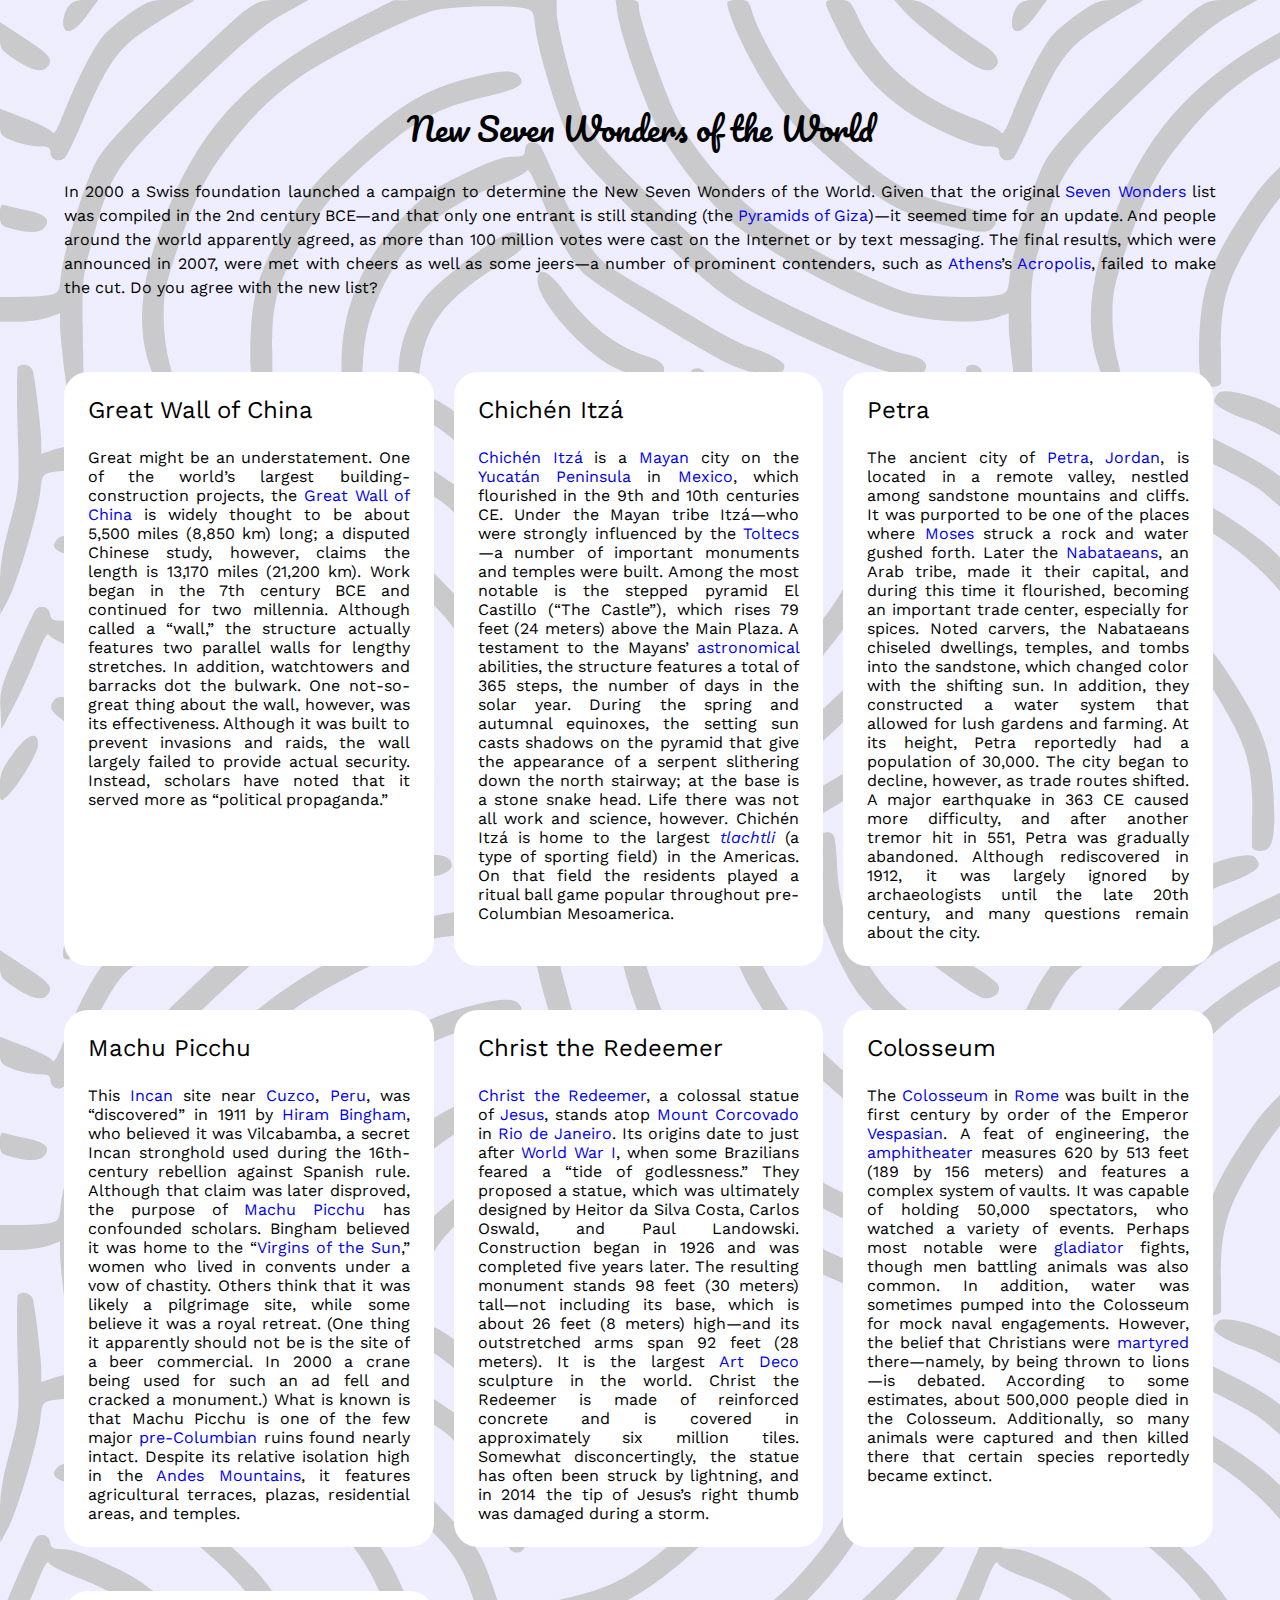
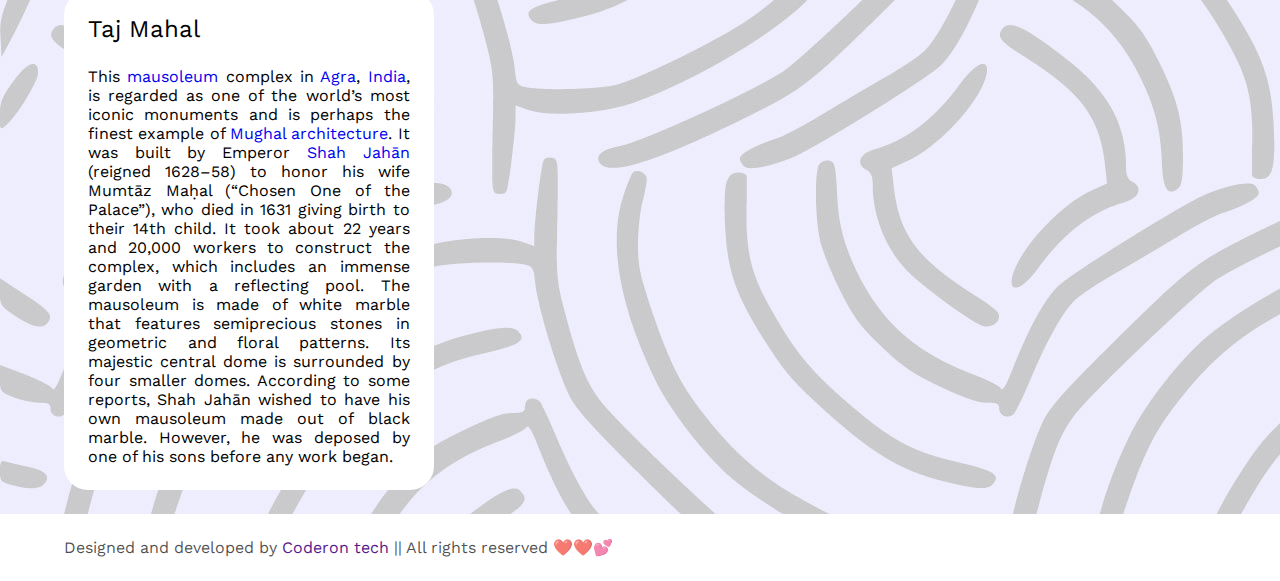
==== seven wonders.html @ 7a2f86e8 "Initial commit" ====
<!DOCTYPE html>
<html lang="en">

<head>
    <meta charset="UTF-8">
    <meta name="viewport" content="width=device-width, initial-scale=1.0">
    <link rel="stylesheet" href="style.css">
    <title>Seven Wonders</title>
</head>

<body>
    <div class="heading">
        <h1>New Seven Wonders of the World</h1>
        <p class="topic-paragraph">In 2000 a Swiss foundation launched a campaign to determine the New Seven Wonders of
            the
            World. Given that the original <a href="https://www.britannica.com/topic/Seven-Wonders-of-the-World"
                class="md-crosslink" data-show-preview="true">Seven Wonders</a> list was compiled in the 2nd century
            BCE—and
            that only one entrant is still standing (the <a href="https://www.britannica.com/topic/Pyramids-of-Giza"
                class="md-crosslink" data-show-preview="true">Pyramids of Giza</a>)—it seemed time for an update. And
            people
            around the world apparently agreed, as more than 100 million votes were cast on the Internet or by text
            messaging. The final results, which were announced in 2007, were met with cheers as well as some jeers—a
            number
            of prominent contenders, such as <a href="https://www.britannica.com/place/Athens" class="md-crosslink"
                data-show-preview="true">Athens</a>’s <a
                href="https://www.britannica.com/technology/acropolis-ancient-Greek-district" class="md-crosslink"
                data-show-preview="true">Acropolis</a>, failed to make the cut. Do you agree with the new list?</p>
    </div>
    <div class="container">

        <div class="content">
            <h2>Great Wall of China</h2>
            <img src="https://cdn.britannica.com/82/94382-050-20CF23DB/Great-Wall-of-China-Beijing.jpg" alt="">
            <p class="topic-paragraph">Great might be an understatement. One of the world’s largest
                building-construction
                projects, the <a href="https://www.britannica.com/topic/Great-Wall-of-China" class="md-crosslink"
                    data-show-preview="true">Great Wall of China</a> is widely thought to be about 5,500 miles (8,850
                km) long;
                a disputed Chinese study, however, claims the length is 13,170 miles (21,200 km). Work began in the 7th
                century
                BCE and continued for two millennia. Although called a “wall,” the structure actually features two
                parallel
                walls for lengthy stretches. In addition, watchtowers and barracks dot the bulwark. One not-so-great
                thing about
                the wall, however, was its effectiveness. Although it was built to prevent invasions and raids, the wall
                largely
                failed to provide actual security. Instead, scholars have noted that it served more as “political
                propaganda.”
            </p>
        </div>

        <div class="content">
            <h2>Chichén Itzá</h2>
            <img src="https://cdn.britannica.com/49/61349-050-9FFBEB28/El-Castillo-pyramid-plaza-Toltec-state-Yucatan.jpg"
                alt="">
            <p class="topic-paragraph"><a href="https://www.britannica.com/place/Chichen-Itza" class="md-crosslink"
                    data-show-preview="true">Chichén Itzá</a> is a <a
                    href="https://www.britannica.com/topic/Maya-people" class="md-crosslink"
                    data-show-preview="true">Mayan</a> city on the <a
                    href="https://www.britannica.com/place/Yucatan-Peninsula" class="md-crosslink"
                    data-show-preview="true">Yucatán Peninsula</a> in <a href="https://www.britannica.com/place/Mexico"
                    class="md-crosslink" data-show-preview="true">Mexico</a>, which flourished in the 9th and 10th
                centuries CE.
                Under the Mayan tribe Itzá—who were strongly influenced by the <a
                    href="https://www.britannica.com/topic/Toltec" class="md-crosslink"
                    data-show-preview="true">Toltecs</a>—a number of important monuments and temples were
                built. Among the most notable is the stepped pyramid El Castillo (“The Castle”), which rises 79 feet (24
                meters)
                above the Main Plaza. A testament to the Mayans’ <a href="https://www.britannica.com/science/astronomy"
                    class="md-crosslink" data-show-preview="true">astronomical</a> abilities, the structure features a
                total of
                365 steps, the number of days in the solar year. During the spring and autumnal equinoxes, the setting
                sun casts
                shadows on the pyramid that give the appearance of a serpent slithering down the north stairway; at the
                base is
                a stone snake head. Life there was not all work and science, however. Chichén Itzá is home to the
                largest <em><a href="https://www.britannica.com/sports/tlachtli" class="md-crosslink"
                        data-show-preview="true">tlachtli</a></em> (a type of sporting field) in the Americas. On that
                field the
                residents played a ritual ball game popular throughout pre-Columbian Mesoamerica.</p>
        </div>

        <div class="content">
            <h2>Petra</h2>
            <img src="https://cdn.britannica.com/25/153525-050-FC43840D/Khaznah-Petra-Jordan.jpg" alt="">
            <p class="topic-paragraph">The ancient city of <a
                    href="https://www.britannica.com/place/Petra-ancient-city-Jordan" class="md-crosslink"
                    data-show-preview="true">Petra</a>, <a href="https://www.britannica.com/place/Jordan"
                    class="md-crosslink" data-show-preview="true">Jordan</a>, is located in a remote valley, nestled
                among
                sandstone mountains and cliffs. It was purported to be one of the places where <a
                    href="https://www.britannica.com/biography/Moses-Hebrew-prophet" class="md-crosslink"
                    data-show-preview="true">Moses</a> struck a rock and water gushed forth. Later the <a
                    href="https://www.britannica.com/topic/Nabataean-people" class="md-crosslink"
                    data-show-preview="true">Nabataeans</a>, an Arab tribe, made it their capital, and during this time
                it
                flourished, becoming an important trade center, especially for spices. Noted carvers, the Nabataeans
                chiseled
                dwellings, temples, and tombs into the sandstone, which changed color with the shifting sun. In
                addition, they
                constructed a water system that allowed for lush gardens and farming. At its height, Petra reportedly
                had a
                population of 30,000. The city began to decline, however, as trade routes shifted. A major earthquake in
                363 CE
                caused more difficulty, and after another tremor hit in 551, Petra was gradually abandoned. Although
                rediscovered in 1912, it was largely ignored by archaeologists until the late 20th century, and many
                questions
                remain about the city. </p>
        </div>

        <div class="content">
            <h2>Machu Picchu</h2>
            <img src="https://cdn.britannica.com/30/94530-050-99493FEA/Machu-Picchu.jpg" alt="">
            <p class="topic-paragraph">This <a href="https://www.britannica.com/topic/Inca" class="md-crosslink"
                    data-show-preview="true">Incan</a> site near <a href="https://www.britannica.com/place/Cuzco"
                    class="md-crosslink" data-show-preview="true">Cuzco</a>, <a
                    href="https://www.britannica.com/place/Peru" class="md-crosslink" data-show-preview="true">Peru</a>,
                was “discovered” in 1911 by <a
                    href="https://www.britannica.com/biography/Hiram-Bingham-American-archaeologist-and-United-States-senator"
                    class="md-crosslink" data-show-preview="true">Hiram Bingham</a>, who believed it was Vilcabamba, a
                secret
                Incan stronghold used during the 16th-century rebellion against Spanish rule. Although that claim was
                later
                disproved, the purpose of <a href="https://www.britannica.com/place/Machu-Picchu" class="md-crosslink"
                    data-show-preview="true">Machu Picchu</a> has confounded scholars. Bingham believed it was home to
                the “<a href="https://www.britannica.com/topic/Chosen-Women" class="md-crosslink"
                    data-show-preview="true">Virgins
                    of the Sun</a>,” women who lived in convents under a vow of chastity. Others think that it was
                likely a
                pilgrimage site, while some believe it was a royal retreat. (One thing it apparently should not be is
                the site
                of a beer commercial. In 2000 a crane being used for such an ad fell and cracked a monument.) What is
                known is
                that Machu Picchu is one of the few major <a
                    href="https://www.britannica.com/topic/pre-Columbian-civilizations" class="md-crosslink"
                    data-show-preview="true">pre-Columbian</a> ruins found nearly intact. Despite its
                relative isolation high in the <a href="https://www.britannica.com/place/Andes-Mountains"
                    class="md-crosslink" data-show-preview="true">Andes Mountains</a>, it features agricultural
                terraces, plazas, residential areas,
                and temples. </p>
        </div>

        <div class="content">
            <h2>Christ the Redeemer</h2>

            <img src="https://cdn.britannica.com/54/150754-050-5B93A950/statue-Christ-the-Redeemer-Rio-de-Janeiro.jpg"
                alt="">
            <p class="topic-paragraph"><a href="https://www.britannica.com/topic/Christ-the-Redeemer"
                    class="md-crosslink" data-show-preview="true">Christ the Redeemer</a>, a colossal statue of <a
                    href="https://www.britannica.com/biography/Jesus" class="md-crosslink"
                    data-show-preview="true">Jesus</a>,
                stands atop <a href="https://www.britannica.com/place/Mount-Corcovado" class="md-crosslink"
                    data-show-preview="true">Mount Corcovado</a> in <a
                    href="https://www.britannica.com/place/Rio-de-Janeiro-Brazil" class="md-crosslink"
                    data-show-preview="true">Rio de Janeiro</a>. Its origins date to just after <a
                    href="https://www.britannica.com/event/World-War-I" class="md-crosslink"
                    data-show-preview="true">World War
                    I</a>, when some Brazilians feared a “tide of godlessness.” They proposed a statue, which was
                ultimately
                designed by Heitor da Silva Costa, Carlos Oswald, and Paul Landowski. Construction began in 1926 and was
                completed five years later. The resulting monument stands 98 feet (30 meters) tall—not including its
                base, which
                is about 26 feet (8 meters) high—and its outstretched arms span 92 feet (28 meters). It is the largest
                <a href="https://www.britannica.com/art/Art-Deco" class="md-crosslink" data-show-preview="true">Art
                    Deco</a>
                sculpture in the world. Christ the Redeemer is made of reinforced concrete and is covered in
                approximately six
                million tiles. Somewhat disconcertingly, the statue has often been struck by lightning, and in 2014 the
                tip of
                Jesus’s right thumb was damaged during a storm. </p>

        </div>

        <div class="content">
            <h2>Colosseum</h2>
    <img src="https://cdn.britannica.com/36/162636-050-932C5D49/Colosseum-Rome-Italy.jpg" alt="">

    <p class="topic-paragraph">The <a href="https://www.britannica.com/topic/Colosseum" class="md-crosslink"
            data-show-preview="true">Colosseum</a> in <a href="https://www.britannica.com/place/Rome"
            class="md-crosslink" data-show-preview="true">Rome</a> was built in the first century by order of the
        Emperor <a href="https://www.britannica.com/biography/Vespasian" class="md-crosslink"
            data-show-preview="true">Vespasian</a>. A feat of engineering, the <a
            href="https://www.britannica.com/technology/amphitheater" class="md-crosslink"
            data-show-preview="true">amphitheater</a> measures 620 by 513 feet (189 by 156 meters) and features a
        complex system of vaults. It was capable of holding 50,000 spectators, who watched a variety of events. Perhaps
        most notable were <a href="https://www.britannica.com/sports/gladiator" class="md-crosslink"
            data-show-preview="true">gladiator</a> fights, though men battling animals was also common. In addition,
        water was sometimes pumped into the Colosseum for mock naval engagements. However, the belief that Christians
        were <a href="https://www.britannica.com/topic/martyr" class="md-crosslink"
            data-show-preview="true">martyred</a> there—namely, by being thrown to lions—is debated. According to some
        estimates, about 500,000 people died in the Colosseum. Additionally, so many animals were captured and then
        killed there that certain species reportedly became extinct. </p>

        </div>

        <div class="content">
            <h2>Taj Mahal</h2>
            <img src="https://cdn.britannica.com/86/170586-050-AB7FEFAE/Taj-Mahal-Agra-India.jpg" alt="">


            <p class="topic-paragraph">This <a href="https://www.britannica.com/topic/mausoleum" class="md-crosslink"
                    data-show-preview="true">mausoleum</a> complex in <a href="https://www.britannica.com/place/Agra"
                    class="md-crosslink" data-show-preview="true">Agra</a>, <a
                    href="https://www.britannica.com/place/India" class="md-crosslink"
                    data-show-preview="true">India</a>, is regarded as one of the world’s most iconic
                monuments and is perhaps the finest example of <a
                    href="https://www.britannica.com/art/Mughal-architecture" class="md-crosslink"
                    data-show-preview="true">Mughal architecture</a>. It was built by Emperor <a
                    href="https://www.britannica.com/biography/Shah-Jahan" class="md-crosslink"
                    data-show-preview="true">Shah
                    Jahān</a> (reigned 1628–58) to honor his wife Mumtāz Maḥal (“Chosen One of the Palace”), who died in
                1631
                giving birth to their 14th child. It took about 22 years and 20,000 workers to construct the complex,
                which
                includes an immense garden with a reflecting pool. The mausoleum is made of white marble that features
                semiprecious stones in geometric and floral patterns. Its majestic central dome is surrounded by four
                smaller
                domes. According to some reports, Shah Jahān wished to have his own mausoleum made out of black marble.
                However,
                he was deposed by one of his sons before any work began. </p>
        </div>
    </div>

    <footer class="footer">
        <p>Designed and developed by <a href="">Coderon tech</a> || All rights reserved <span>❤️❤️💕</span></p>
    </footer>
</body>

</html>
---- style.css ----
@import url('https://fonts.googleapis.com/css2?family=Work+Sans:ital,wght@0,100..900;1,100..900&display=swap');
@import url('https://fonts.googleapis.com/css2?family=Inter&family=Pacifico&display=swap');

* {
    margin: 0;
    padding: 0;
    font-family: "Work Sans", sans-serif;
}

body {
    background-color: rgba(200, 200, 255, 0.300);
    background-image: url("background.jpg");
    background-blend-mode: darken;
}

img {
    width: 100%;
}

.heading {
    width: 90%;
    margin: 100px auto 48px auto;
}

.heading p {
    text-align: justify;

}

.heading h1 {
    text-align: center;
    font-family: "Pacifico", cursive;
    font-weight: normal;
}

.heading p {
    margin-top: 24px;
    line-height: 24px;
}

.content {
    display: flex;
    flex-direction: column;
    padding: 24px;
    margin-top: 24px;
    max-width: calc(30% - 24px);
    border-radius: 24px;
    background: rgba(255, 255, 255);
}

.content h2 {
    padding-bottom: 12px;
    font-weight: normal;
}

.content img {
    border-radius: 8px;
}

.content p {
    text-align: justify;
    padding-top: 12px;
}

.container {
    width: 90%;
    margin: auto;
    display: flex;
    flex-wrap: wrap;
    gap: 20px;
    flex-direction: row;
    grid-row: calc(3);
}

.footer {
    background-color: white;
    color: rgba(00, 00, 00, 0.700);
}

footer p {
    padding: 24px;
    margin: 24px auto auto auto;
    width: 90%;
}

a{
    text-decoration: none;
}
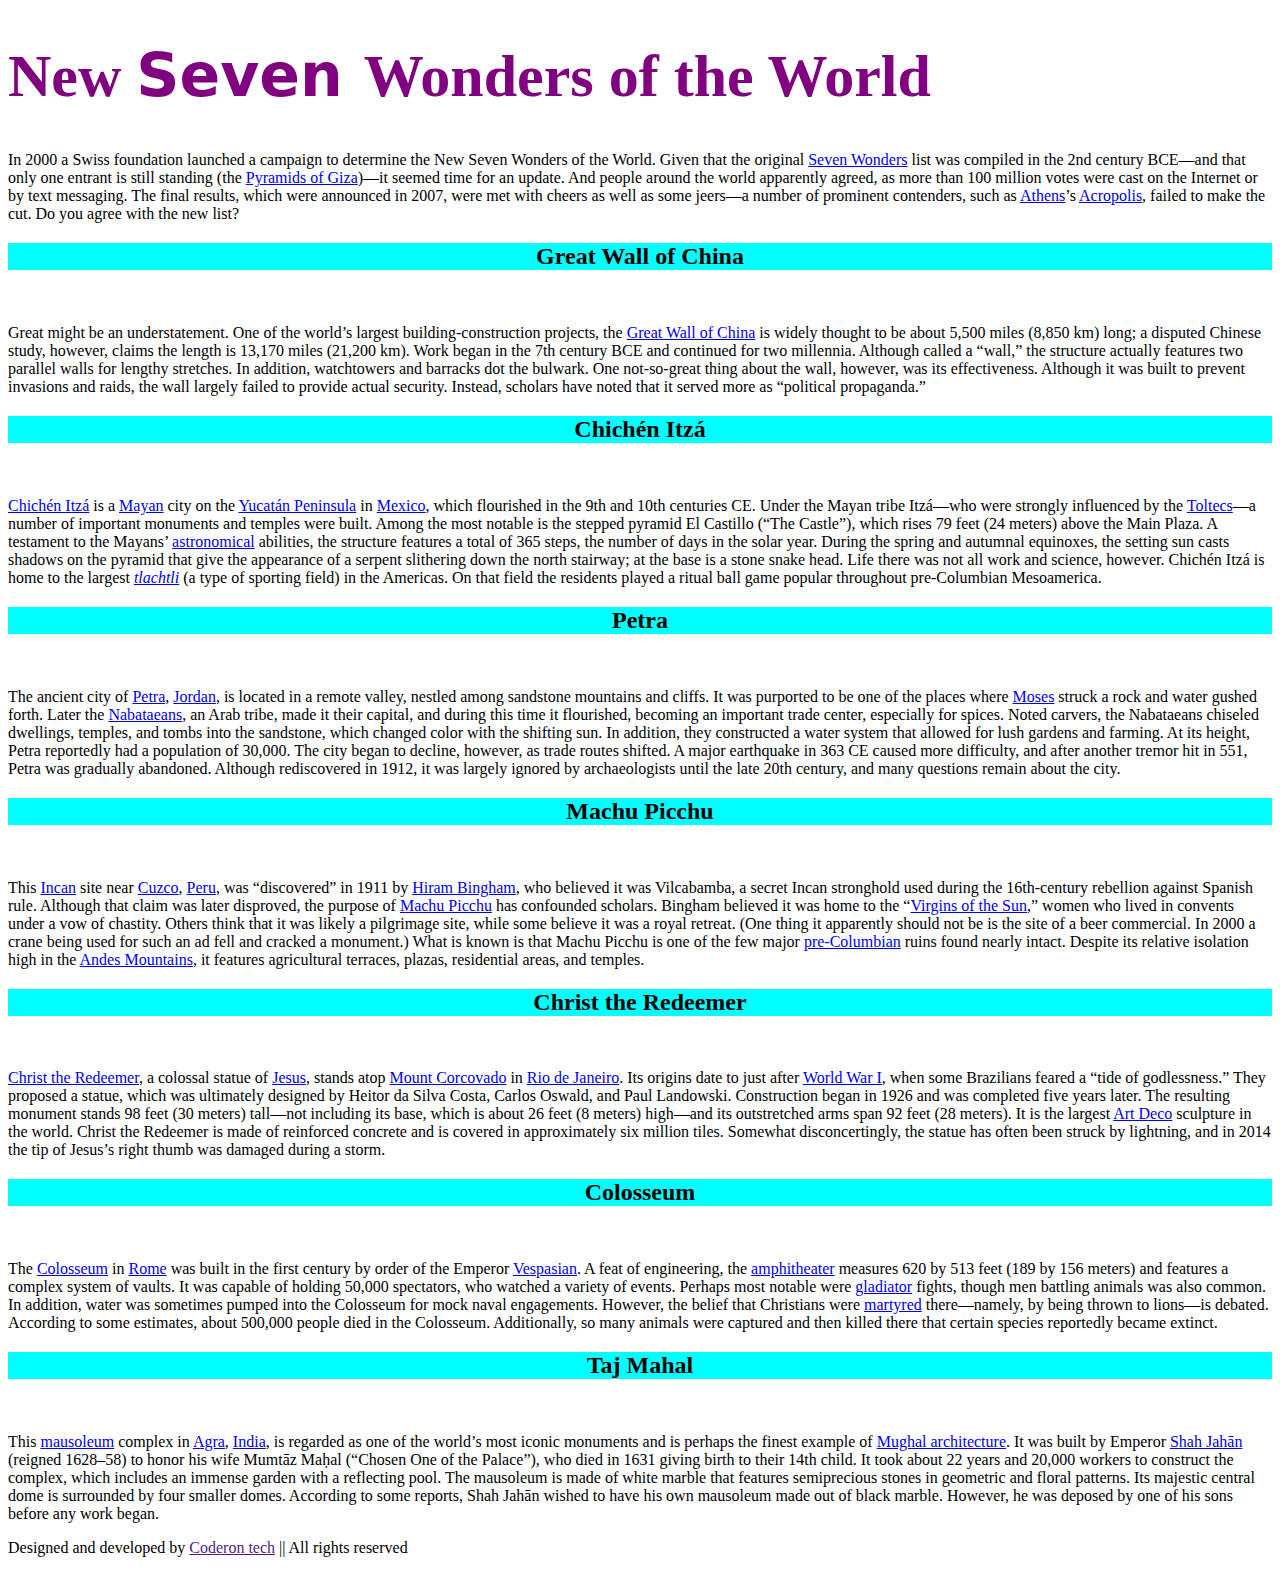
==== commit 37db1e5a: "added image" ====
--- a/seven wonders.html
+++ b/seven wonders.html
@@ -4,13 +4,14 @@
 <head>
     <meta charset="UTF-8">
     <meta name="viewport" content="width=device-width, initial-scale=1.0">
-    <link rel="stylesheet" href="style.css">
+    <!-- <link rel="stylesheet" href="style.css"> -->
+    <link rel="stylesheet" href="styles.css">
     <title>Seven Wonders</title>
 </head>
 
 <body>
     <div class="heading">
-        <h1>New Seven Wonders of the World</h1>
+        <h1>New <span> Seven </span>Wonders of the World</h1>
         <p class="topic-paragraph">In 2000 a Swiss foundation launched a campaign to determine the New Seven Wonders of
             the
             World. Given that the original <a href="https://www.britannica.com/topic/Seven-Wonders-of-the-World"
@@ -223,7 +224,7 @@
     </div>
 
     <footer class="footer">
-        <p>Designed and developed by <a href="">Coderon tech</a> || All rights reserved <span>❤️❤️💕</span></p>
+        <p>Designed and developed by <a href="">Coderon tech</a> || All rights reserved </p>
     </footer>
 </body>
 
--- a/style.css
+++ b/style.css
@@ -85,4 +85,10 @@
 
 a{
     text-decoration: none;
+}
+
+@media (device-width = "600px") {
+    .content{
+        width: 100%;
+    }
 }--- a/styles.css
+++ b/styles.css
@@ -0,0 +1,24 @@
+.heading {
+    color: ;
+}
+.heading h1{
+    font-family: 'Times New Roman', Times, serif;
+    color: purple;
+    font-size: 60px;
+
+}
+.heading span{
+    font-family: system-ui, -apple-system, BlinkMacSystemFont, 'Segoe UI', Roboto, Oxygen, Ubuntu, Cantarell, 'Open Sans', 'Helvetica Neue', sans-serif;
+}
+.content h2{
+
+    background-color: aqua;
+    block-size: 40%;
+    text-align: center;
+
+}
+.img {
+    cursor: pointer;
+    
+}
+    
